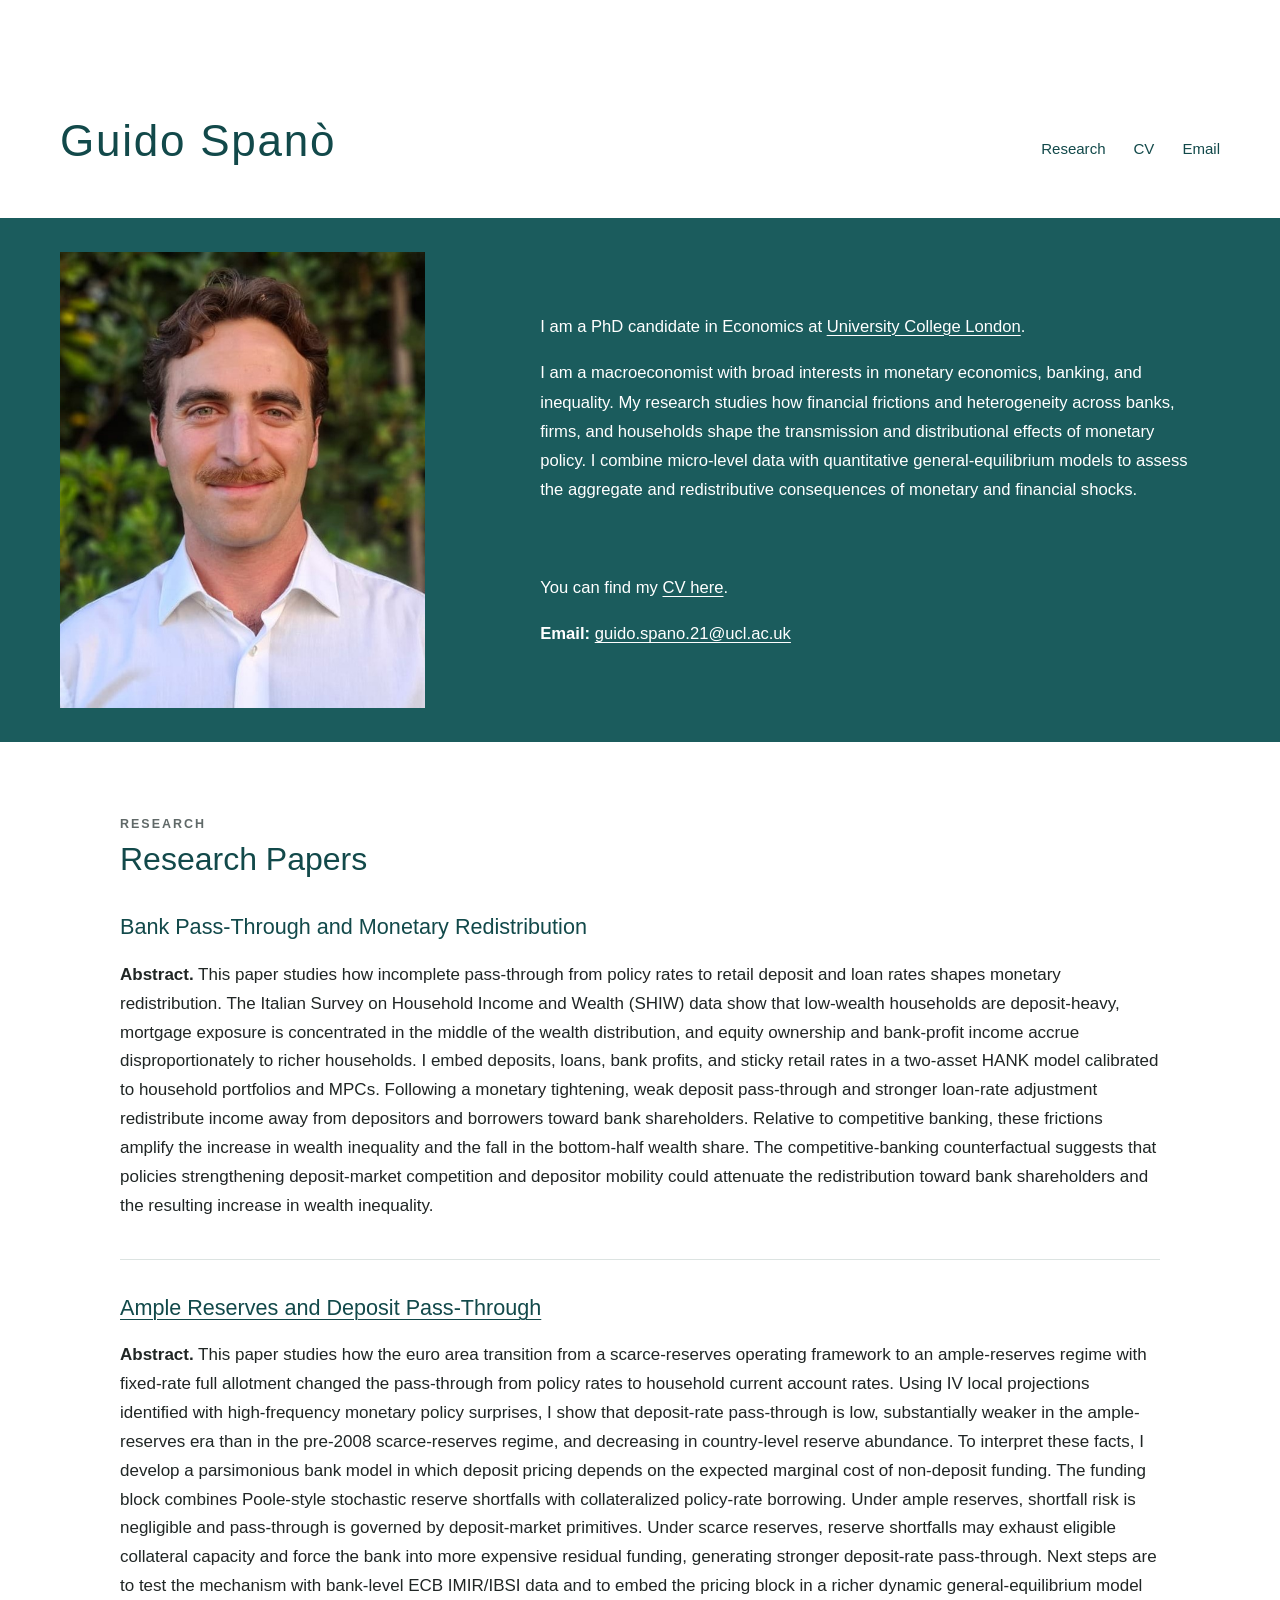
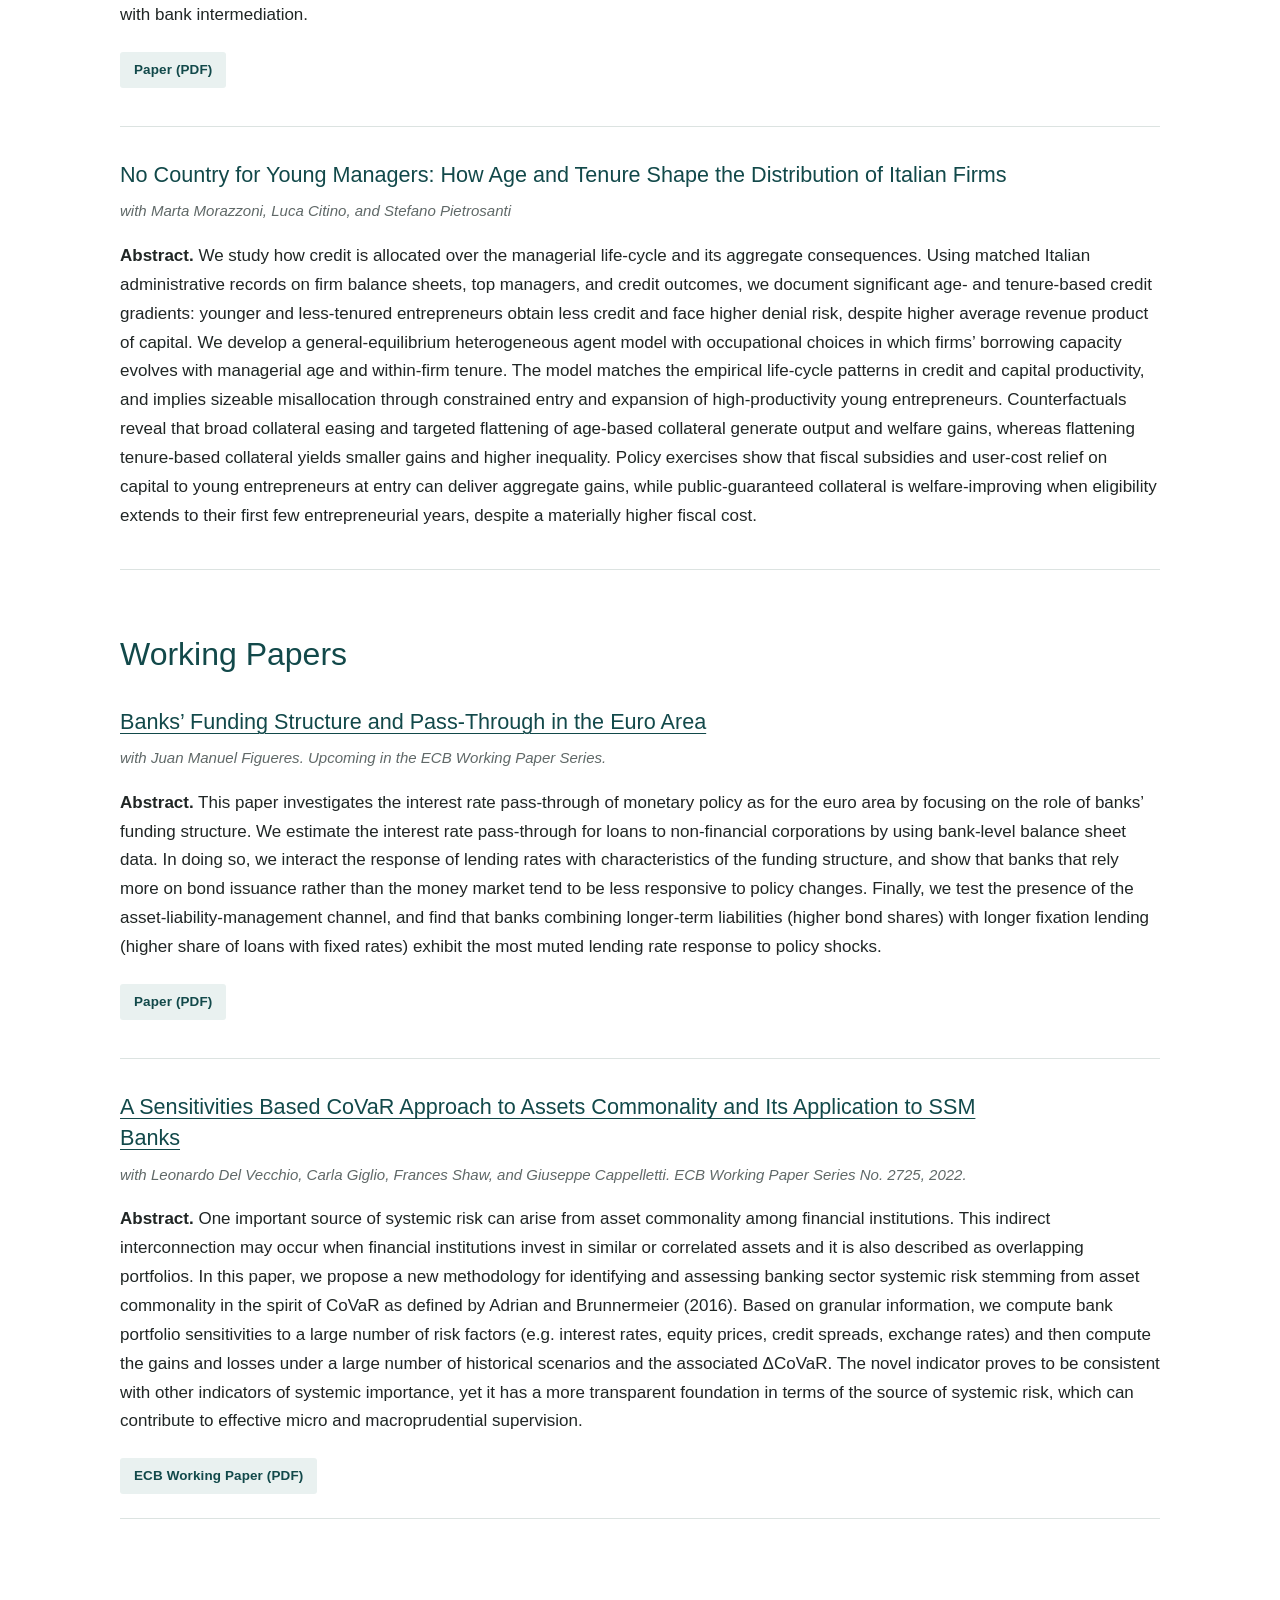
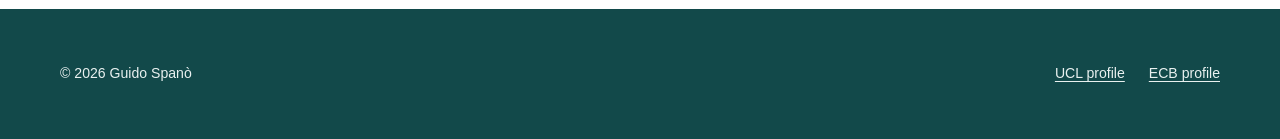
==== index.html @ 1e1fb22e "Update monetary redistribution abstract and CV" ====
<!doctype html>
<html lang="en">
  <head>
    <meta charset="utf-8">
    <meta name="viewport" content="width=device-width, initial-scale=1">
    <meta
      name="description"
      content="Guido Spanò is a PhD candidate in Economics at University College London, working in monetary economics, macro-finance and banking."
    >
    <title>Guido Spanò | Economics</title>
    <link rel="icon" href="favicon.svg" type="image/svg+xml">
    <link rel="stylesheet" href="styles.css">
  </head>

  <body>
    <a class="skip-link" href="#main-content">Skip to main content</a>

    <header class="site-header" id="home">
      <div class="container header-inner">
        <a class="site-name" href="#home" aria-label="Guido Spanò, home">Guido Spanò</a>
        <nav class="site-nav" aria-label="Main navigation">
          <a href="#research">Research</a>
          <a href="assets/Guido-Spano-CV.pdf" target="_blank" rel="noopener">CV</a>
          <a href="mailto:guido.spano.21@ucl.ac.uk">Email</a>
        </nav>
      </div>
    </header>

    <main id="main-content">
      <section class="intro" aria-labelledby="intro-heading">
        <div class="container intro-grid">
          <div class="portrait-wrap">
            <!-- Upload your photograph as assets/profile.jpg. The placeholder is used until then. -->
            <img
              class="portrait"
              src="assets/profile.jpeg"
              onerror="this.onerror=null; this.src='assets/profile-placeholder.svg';"
            >
          </div>

          <div class="intro-copy">
            <h1 id="intro-heading" class="visually-hidden">About Guido Spanò</h1>
            <p>
              I am a PhD candidate in Economics at
              <a href="https://www.ucl.ac.uk/economics/" target="_blank" rel="noopener">University College London</a>.
            </p>
            <p>
              I am a macroeconomist with broad interests in monetary economics, banking, and inequality. My research studies how financial frictions and heterogeneity across banks, firms, and households shape the transmission and distributional effects of monetary policy. I combine micro-level data with quantitative general-equilibrium models to assess the aggregate and redistributive consequences of monetary and financial shocks.
            </p>
            <p class="intro-links">
              You can find my
              <a href="assets/Guido-Spano-CV.pdf" target="_blank" rel="noopener">CV here</a>.
            </p>
            <p class="email-line">
              <strong>Email:</strong>
              <a href="mailto:guido.spano.21@ucl.ac.uk">guido.spano.21@ucl.ac.uk</a>
            </p>
          </div>
        </div>
      </section>

      <section class="research section" id="research" aria-labelledby="research-heading">
        <div class="container content-width">
          <p class="eyebrow">Research</p>
          <h2 id="research-heading">Research Papers</h2>

          <article class="paper">
            <h3>Bank Pass-Through and Monetary Redistribution</h3>
            <p class="abstract">
              <span>Abstract.</span>
              This paper studies how incomplete pass-through from policy rates to retail deposit and loan rates shapes monetary redistribution. The Italian Survey on Household Income and Wealth (SHIW) data show that low-wealth households are deposit-heavy, mortgage exposure is concentrated in the middle of the wealth distribution, and equity ownership and bank-profit income accrue disproportionately to richer households. I embed deposits, loans, bank profits, and sticky retail rates in a two-asset HANK model calibrated to household portfolios and MPCs. Following a monetary tightening, weak deposit pass-through and stronger loan-rate adjustment redistribute income away from depositors and borrowers toward bank shareholders. Relative to competitive banking, these frictions amplify the increase in wealth inequality and the fall in the bottom-half wealth share. The competitive-banking counterfactual suggests that policies strengthening deposit-market competition and depositor mobility could attenuate the redistribution toward bank shareholders and the resulting increase in wealth inequality.
            </p>
          </article>

          <article class="paper">
            <h3>
              <a href="assets/papers/ample-reserves-deposit-pass-through.pdf" target="_blank" rel="noopener">
                Ample Reserves and Deposit Pass-Through
              </a>
            </h3>
            <p class="abstract">
              <span>Abstract.</span>
              This paper studies how the euro area transition from a scarce-reserves operating framework to an ample-reserves regime with fixed-rate full allotment changed the pass-through from policy rates to household current account rates. Using IV local projections identified with high-frequency monetary policy surprises, I show that deposit-rate pass-through is low, substantially weaker in the ample-reserves era than in the pre-2008 scarce-reserves regime, and decreasing in country-level reserve abundance. To interpret these facts, I develop a parsimonious bank model in which deposit pricing depends on the expected marginal cost of non-deposit funding. The funding block combines Poole-style stochastic reserve shortfalls with collateralized policy-rate borrowing. Under ample reserves, shortfall risk is negligible and pass-through is governed by deposit-market primitives. Under scarce reserves, reserve shortfalls may exhaust eligible collateral capacity and force the bank into more expensive residual funding, generating stronger deposit-rate pass-through. Next steps are to test the mechanism with bank-level ECB IMIR/IBSI data and to embed the pricing block in a richer dynamic general-equilibrium model with bank intermediation.
            </p>
            <div class="paper-links" aria-label="Links for Ample Reserves and Deposit Pass-Through">
              <a href="assets/papers/ample-reserves-deposit-pass-through.pdf" target="_blank" rel="noopener">Paper (PDF)</a>
            </div>
          </article>

          <article class="paper">
            <h3>No Country for Young Managers: How Age and Tenure Shape the Distribution of Italian Firms</h3>
            <p class="coauthors">
              with Marta Morazzoni, Luca Citino, and Stefano Pietrosanti
            </p>
            <p class="abstract">
              <span>Abstract.</span>
              We study how credit is allocated over the managerial life-cycle and its aggregate consequences. Using matched Italian administrative records on firm balance sheets, top managers, and credit outcomes, we document significant age- and tenure-based credit gradients: younger and less-tenured entrepreneurs obtain less credit and face higher denial risk, despite higher average revenue product of capital. We develop a general-equilibrium heterogeneous agent model with occupational choices in which firms’ borrowing capacity evolves with managerial age and within-firm tenure. The model matches the empirical life-cycle patterns in credit and capital productivity, and implies sizeable misallocation through constrained entry and expansion of high-productivity young entrepreneurs. Counterfactuals reveal that broad collateral easing and targeted flattening of age-based collateral generate output and welfare gains, whereas flattening tenure-based collateral yields smaller gains and higher inequality. Policy exercises show that fiscal subsidies and user-cost relief on capital to young entrepreneurs at entry can deliver aggregate gains, while public-guaranteed collateral is welfare-improving when eligibility extends to their first few entrepreneurial years, despite a materially higher fiscal cost.
            </p>
          </article>

          <h2 class="subsection-heading">Working Papers</h2>

          <article class="paper">
            <h3>
              <a href="assets/papers/banks-funding-pass-through.pdf" target="_blank" rel="noopener">
                Banks’ Funding Structure and Pass-Through in the Euro Area
              </a>
            </h3>
            <p class="coauthors">
              with Juan Manuel Figueres. Upcoming in the ECB Working Paper Series.
            </p>
            <p class="abstract">
              <span>Abstract.</span>
              This paper investigates the interest rate pass-through of monetary policy as for the euro area by focusing on the role of banks’ funding structure. We estimate the interest rate pass-through for loans to non-financial corporations by using bank-level balance sheet data. In doing so, we interact the response of lending rates with characteristics of the funding structure, and show that banks that rely more on bond issuance rather than the money market tend to be less responsive to policy changes. Finally, we test the presence of the asset-liability-management channel, and find that banks combining longer-term liabilities (higher bond shares) with longer fixation lending (higher share of loans with fixed rates) exhibit the most muted lending rate response to policy shocks.
            </p>
            <div class="paper-links" aria-label="Links for Banks’ Funding Structure and Pass-Through in the Euro Area">
              <a href="assets/papers/banks-funding-pass-through.pdf" target="_blank" rel="noopener">Paper (PDF)</a>
            </div>
          </article>

          <article class="paper compact-paper">
            <h3>
              <a href="https://www.ecb.europa.eu/pub/pdf/scpwps/ecb.wp2725~8ecb5a7ea3.en.pdf?637062ca64dfa0bea562c684e7c0090b" target="_blank" rel="noopener">
                A Sensitivities Based CoVaR Approach to Assets Commonality and Its Application to SSM Banks
              </a>
            </h3>
            <p class="coauthors">
              with Leonardo Del Vecchio, Carla Giglio, Frances Shaw, and Giuseppe Cappelletti. ECB Working Paper Series No. 2725, 2022.
            </p>
            <p class="abstract">
              <span>Abstract.</span>
              One important source of systemic risk can arise from asset commonality among financial institutions. This indirect interconnection may occur when financial institutions invest in similar or correlated assets and it is also described as overlapping portfolios. In this paper, we propose a new methodology for identifying and assessing banking sector systemic risk stemming from asset commonality in the spirit of CoVaR as defined by Adrian and Brunnermeier (2016). Based on granular information, we compute bank portfolio sensitivities to a large number of risk factors (e.g. interest rates, equity prices, credit spreads, exchange rates) and then compute the gains and losses under a large number of historical scenarios and the associated ΔCoVaR. The novel indicator proves to be consistent with other indicators of systemic importance, yet it has a more transparent foundation in terms of the source of systemic risk, which can contribute to effective micro and macroprudential supervision.
            </p>
            <div class="paper-links" aria-label="Links for A Sensitivities Based CoVaR Approach to Assets Commonality and Its Application to SSM Banks">
              <a href="https://www.ecb.europa.eu/pub/pdf/scpwps/ecb.wp2725~8ecb5a7ea3.en.pdf?637062ca64dfa0bea562c684e7c0090b" target="_blank" rel="noopener">ECB Working Paper (PDF)</a>
            </div>
          </article>
        </div>
      </section>
    </main>

    <footer class="site-footer">
      <div class="container footer-inner">
        <p>© <span id="year">2026</span> Guido Spanò</p>
        <div class="footer-links">
          <a href="https://profiles.ucl.ac.uk/85059-guido-span%C3%B2" target="_blank" rel="noopener">UCL profile</a>
          <a href="https://www.ecb.europa.eu/pub/research/authors/profiles/guido-spano.en.html" target="_blank" rel="noopener">ECB profile</a>
        </div>
      </div>
    </footer>

    <script>
      document.getElementById("year").textContent = new Date().getFullYear();
    </script>
  </body>
</html>
---- styles.css ----
:root {
  --teal: #1b5c5d;
  --teal-dark: #12494a;
  --teal-light: #e9f1f0;
  --ink: #202625;
  --muted: #606968;
  --line: #dce3e1;
  --paper: #ffffff;
  --max-width: 1160px;
  --content-width: 1040px;
}

*,
*::before,
*::after {
  box-sizing: border-box;
}

html {
  scroll-behavior: smooth;
}

body {
  margin: 0;
  color: var(--ink);
  background: var(--paper);
  font-family: Arial, Helvetica, sans-serif;
  font-size: 17px;
  line-height: 1.7;
  text-rendering: optimizeLegibility;
}

img {
  display: block;
  max-width: 100%;
}

a {
  color: inherit;
  text-decoration-color: currentColor;
  text-decoration-thickness: 1px;
  text-underline-offset: 0.18em;
}

a:hover {
  text-decoration-thickness: 2px;
}

a:focus-visible {
  outline: 3px solid #f0b44d;
  outline-offset: 4px;
  border-radius: 2px;
}

.container {
  width: min(calc(100% - 48px), var(--max-width));
  margin-inline: auto;
}

.content-width {
  max-width: var(--content-width);
}

.skip-link {
  position: fixed;
  top: 12px;
  left: 12px;
  z-index: 100;
  padding: 9px 14px;
  color: #fff;
  background: var(--teal-dark);
  transform: translateY(-160%);
  transition: transform 150ms ease;
}

.skip-link:focus {
  transform: translateY(0);
}

.visually-hidden {
  position: absolute;
  width: 1px;
  height: 1px;
  padding: 0;
  margin: -1px;
  overflow: hidden;
  clip: rect(0, 0, 0, 0);
  white-space: nowrap;
  border: 0;
}

.site-header {
  background: #fff;
}

.header-inner {
  display: flex;
  align-items: flex-end;
  justify-content: space-between;
  gap: 40px;
  min-height: 218px;
  padding-block: 58px 54px;
}

.site-name {
  color: var(--teal-dark);
  font-size: clamp(2rem, 4.1vw, 2.75rem);
  font-weight: 400;
  line-height: 1.05;
  letter-spacing: 0.04em;
  text-decoration: none;
}

.site-nav {
  display: flex;
  flex-wrap: wrap;
  gap: 9px 28px;
  padding-bottom: 2px;
  color: var(--teal-dark);
  font-size: 0.94rem;
}

.site-nav a {
  text-decoration: none;
}

.site-nav a:hover {
  text-decoration: underline;
  text-underline-offset: 0.3em;
}

.intro {
  color: #fff;
  background: var(--teal);
}

.intro-grid {
  display: grid;
  grid-template-columns: minmax(260px, 365px) minmax(0, 1fr);
  align-items: center;
  gap: clamp(48px, 9vw, 116px);
  padding-block: 34px;
}

.portrait-wrap {
  background: rgba(255, 255, 255, 0.08);
}

.portrait {
  width: 100%;
  aspect-ratio: 4 / 5;
  object-fit: cover;
  object-position: center 28%;
}

.intro-copy {
  max-width: 660px;
  font-size: clamp(1rem, 1.3vw, 1.12rem);
  line-height: 1.75;
}

.intro-copy p {
  margin: 0 0 1.1rem;
}

.intro-copy a {
  color: #fff;
}

.intro-links {
  padding-top: clamp(20px, 4vw, 54px);
}

.email-line {
  margin-bottom: 0 !important;
}

.section {
  scroll-margin-top: 20px;
  padding-block: 72px 90px;
}

.eyebrow {
  margin: 0 0 4px;
  color: var(--muted);
  font-size: 0.78rem;
  font-weight: 700;
  letter-spacing: 0.16em;
  text-transform: uppercase;
}

h2 {
  margin: 0;
  color: var(--teal-dark);
  font-size: clamp(1.65rem, 3vw, 2rem);
  font-weight: 400;
  line-height: 1.25;
}

.paper {
  padding-block: 32px 38px;
  border-bottom: 1px solid var(--line);
}

.paper h3 {
  max-width: 900px;
  margin: 0;
  color: var(--teal-dark);
  font-size: clamp(1.13rem, 2vw, 1.35rem);
  font-weight: 500;
  line-height: 1.45;
}

.coauthors {
  margin: 8px 0 18px;
  color: var(--muted);
  font-size: 0.94rem;
  font-style: italic;
}

.abstract,
.paper > p:not(.coauthors) {
  margin: 18px 0 0;
  text-align: left;
}

.abstract span {
  font-weight: 700;
}

.paper-links {
  display: flex;
  flex-wrap: wrap;
  gap: 10px 12px;
  margin-top: 22px;
}

.paper-links a {
  display: inline-flex;
  align-items: center;
  min-height: 36px;
  padding: 5px 13px;
  color: var(--teal-dark);
  background: var(--teal-light);
  border: 1px solid transparent;
  border-radius: 3px;
  font-size: 0.84rem;
  font-weight: 700;
  letter-spacing: 0.01em;
  text-decoration: none;
}

.paper-links a:hover {
  background: #fff;
  border-color: var(--teal);
}

.subsection-heading {
  padding-top: 64px;
}

.compact-paper {
  padding-bottom: 24px;
}

.site-footer {
  color: #e9f1f0;
  background: var(--teal-dark);
}

.footer-inner {
  display: flex;
  align-items: center;
  justify-content: space-between;
  gap: 24px;
  min-height: 130px;
  padding-block: 30px;
  font-size: 0.88rem;
}

.footer-inner p {
  margin: 0;
}

.footer-links {
  display: flex;
  flex-wrap: wrap;
  gap: 10px 24px;
}

@media (max-width: 820px) {
  .header-inner {
    min-height: 160px;
    padding-block: 42px 36px;
  }

  .intro-grid {
    grid-template-columns: minmax(220px, 300px) minmax(0, 1fr);
    gap: 42px;
  }
}

@media (max-width: 680px) {
  .container {
    width: min(calc(100% - 32px), var(--max-width));
  }

  .header-inner {
    display: block;
    min-height: auto;
    padding-block: 36px 30px;
  }

  .site-nav {
    margin-top: 24px;
  }

  .intro-grid {
    grid-template-columns: 1fr;
    gap: 32px;
    padding-block: 24px 42px;
  }

  .portrait-wrap {
    width: min(100%, 330px);
    margin-inline: auto;
  }

  .intro-copy {
    font-size: 1rem;
  }

  .intro-links {
    padding-top: 15px;
  }

  .section {
    padding-block: 54px 68px;
  }

  .paper {
    padding-block: 28px 32px;
  }

  .subsection-heading {
    padding-top: 48px;
  }

  .footer-inner {
    display: block;
  }

  .footer-links {
    margin-top: 10px;
  }
}

@media (prefers-reduced-motion: reduce) {
  html {
    scroll-behavior: auto;
  }

  *,
  *::before,
  *::after {
    scroll-behavior: auto !important;
    transition-duration: 0.01ms !important;
  }
}
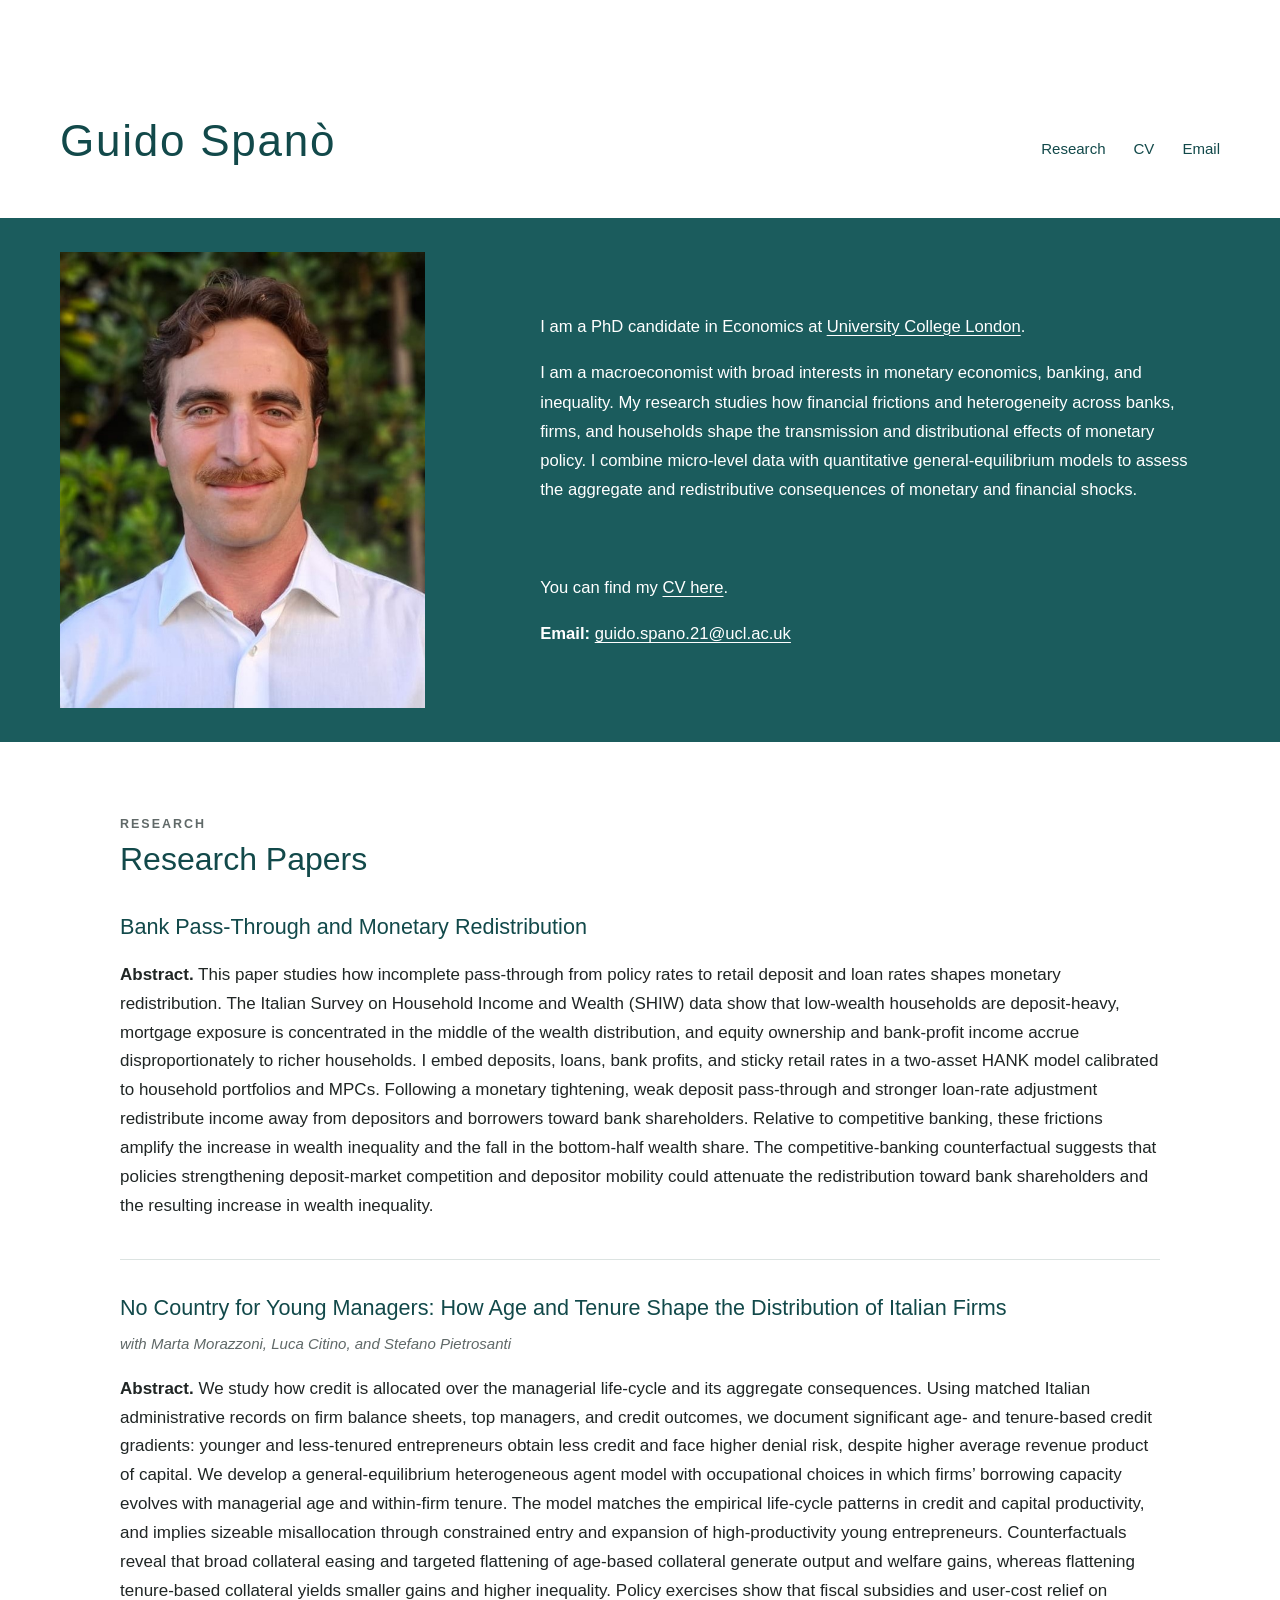
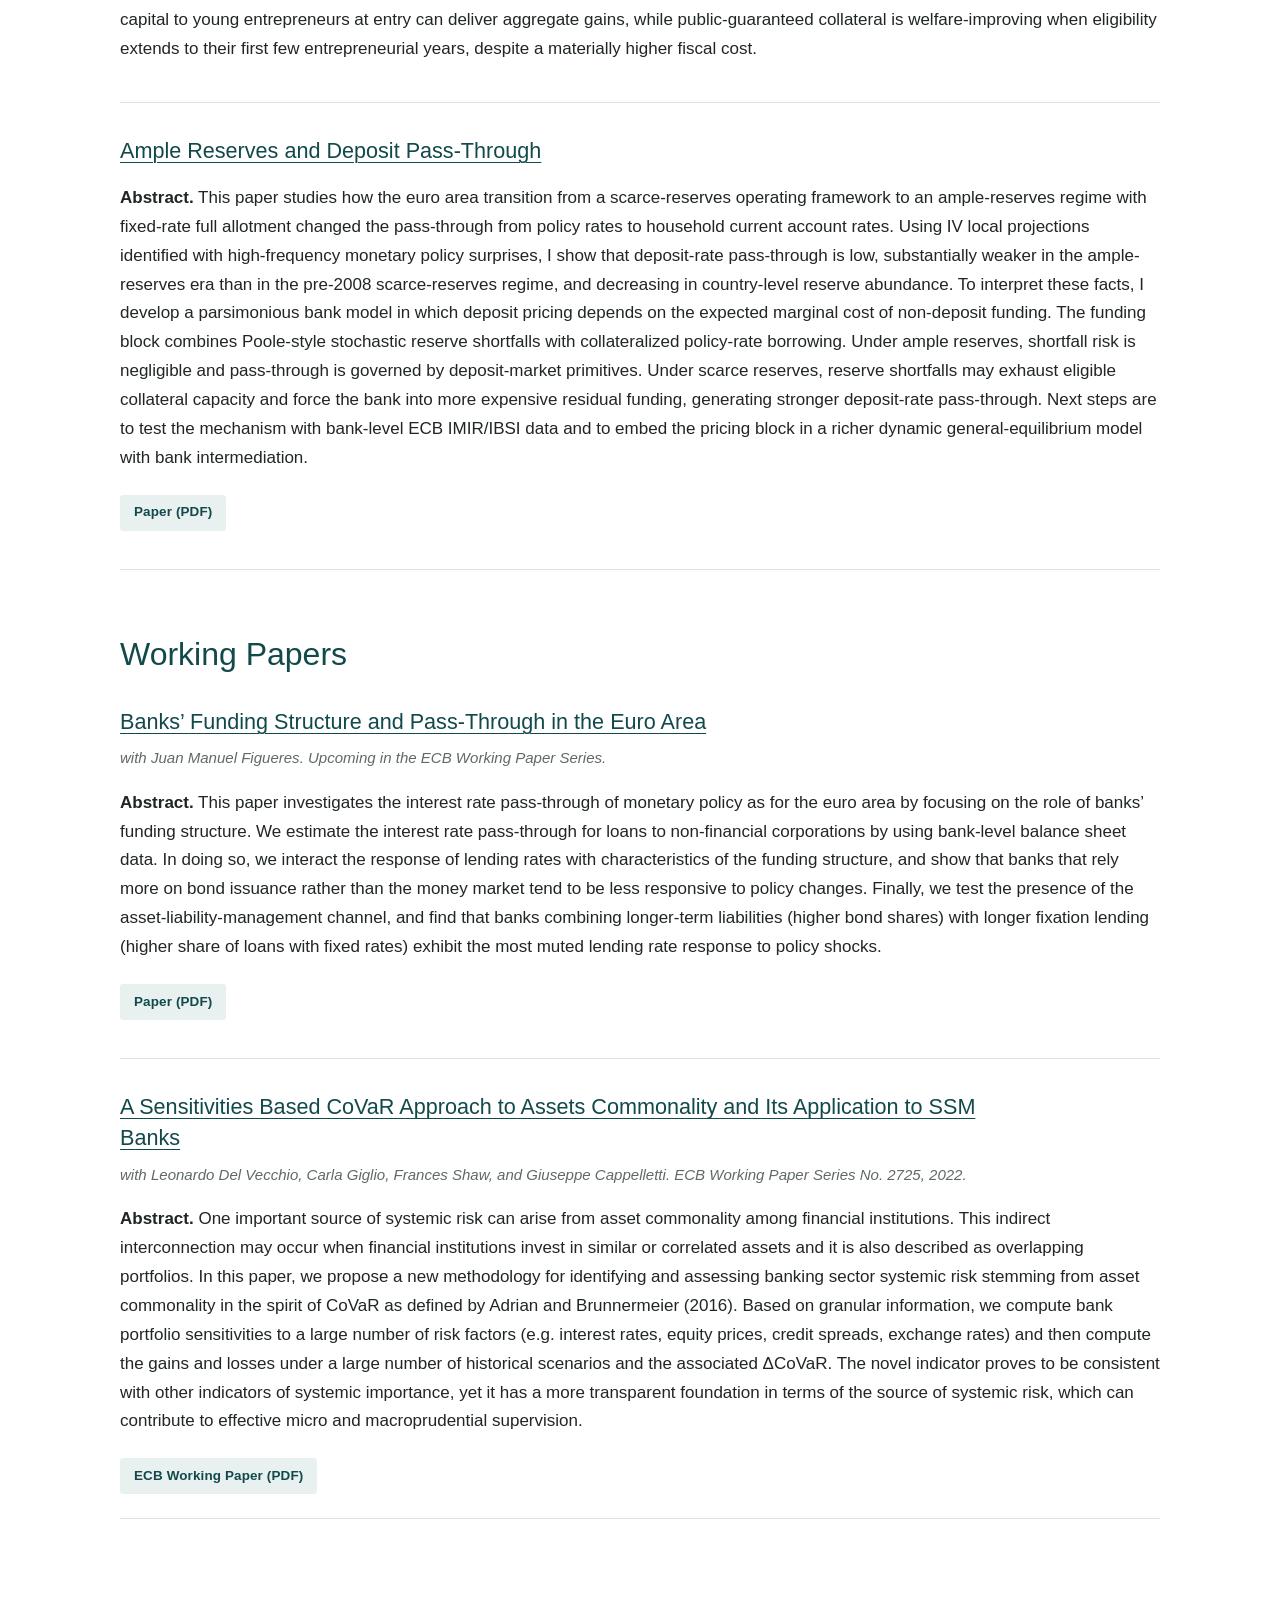
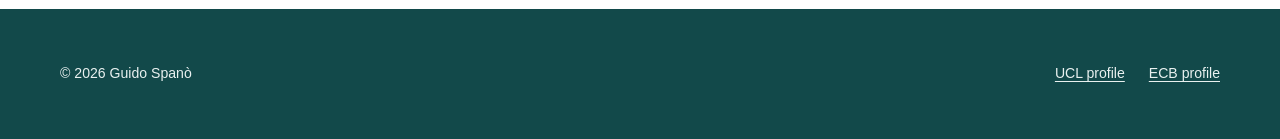
==== commit fe30bcff: "Move ample reserves paper to end of work in progress" ====
--- a/index.html
+++ b/index.html
@@ -73,6 +73,17 @@
           </article>
 
           <article class="paper">
+            <h3>No Country for Young Managers: How Age and Tenure Shape the Distribution of Italian Firms</h3>
+            <p class="coauthors">
+              with Marta Morazzoni, Luca Citino, and Stefano Pietrosanti
+            </p>
+            <p class="abstract">
+              <span>Abstract.</span>
+              We study how credit is allocated over the managerial life-cycle and its aggregate consequences. Using matched Italian administrative records on firm balance sheets, top managers, and credit outcomes, we document significant age- and tenure-based credit gradients: younger and less-tenured entrepreneurs obtain less credit and face higher denial risk, despite higher average revenue product of capital. We develop a general-equilibrium heterogeneous agent model with occupational choices in which firms’ borrowing capacity evolves with managerial age and within-firm tenure. The model matches the empirical life-cycle patterns in credit and capital productivity, and implies sizeable misallocation through constrained entry and expansion of high-productivity young entrepreneurs. Counterfactuals reveal that broad collateral easing and targeted flattening of age-based collateral generate output and welfare gains, whereas flattening tenure-based collateral yields smaller gains and higher inequality. Policy exercises show that fiscal subsidies and user-cost relief on capital to young entrepreneurs at entry can deliver aggregate gains, while public-guaranteed collateral is welfare-improving when eligibility extends to their first few entrepreneurial years, despite a materially higher fiscal cost.
+            </p>
+          </article>
+
+          <article class="paper">
             <h3>
               <a href="assets/papers/ample-reserves-deposit-pass-through.pdf" target="_blank" rel="noopener">
                 Ample Reserves and Deposit Pass-Through
@@ -85,17 +96,6 @@
             <div class="paper-links" aria-label="Links for Ample Reserves and Deposit Pass-Through">
               <a href="assets/papers/ample-reserves-deposit-pass-through.pdf" target="_blank" rel="noopener">Paper (PDF)</a>
             </div>
-          </article>
-
-          <article class="paper">
-            <h3>No Country for Young Managers: How Age and Tenure Shape the Distribution of Italian Firms</h3>
-            <p class="coauthors">
-              with Marta Morazzoni, Luca Citino, and Stefano Pietrosanti
-            </p>
-            <p class="abstract">
-              <span>Abstract.</span>
-              We study how credit is allocated over the managerial life-cycle and its aggregate consequences. Using matched Italian administrative records on firm balance sheets, top managers, and credit outcomes, we document significant age- and tenure-based credit gradients: younger and less-tenured entrepreneurs obtain less credit and face higher denial risk, despite higher average revenue product of capital. We develop a general-equilibrium heterogeneous agent model with occupational choices in which firms’ borrowing capacity evolves with managerial age and within-firm tenure. The model matches the empirical life-cycle patterns in credit and capital productivity, and implies sizeable misallocation through constrained entry and expansion of high-productivity young entrepreneurs. Counterfactuals reveal that broad collateral easing and targeted flattening of age-based collateral generate output and welfare gains, whereas flattening tenure-based collateral yields smaller gains and higher inequality. Policy exercises show that fiscal subsidies and user-cost relief on capital to young entrepreneurs at entry can deliver aggregate gains, while public-guaranteed collateral is welfare-improving when eligibility extends to their first few entrepreneurial years, despite a materially higher fiscal cost.
-            </p>
           </article>
 
           <h2 class="subsection-heading">Working Papers</h2>
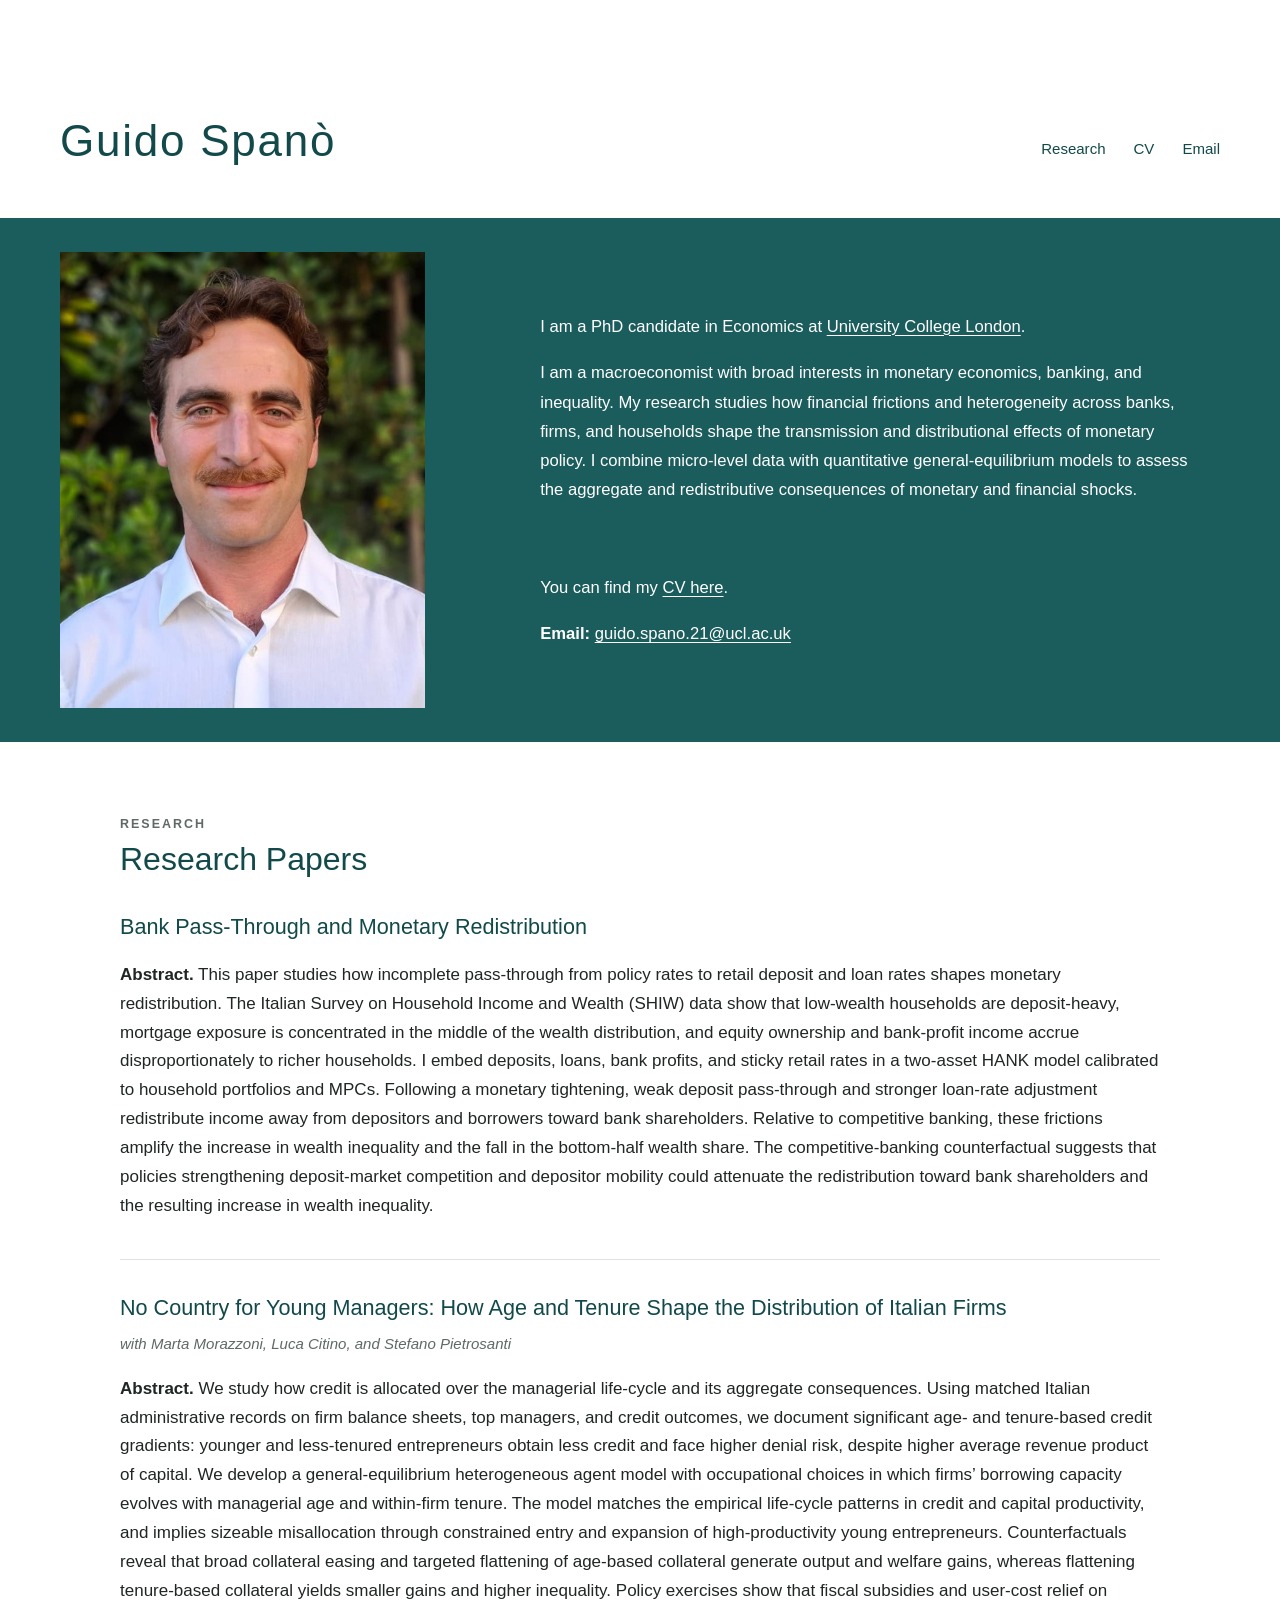
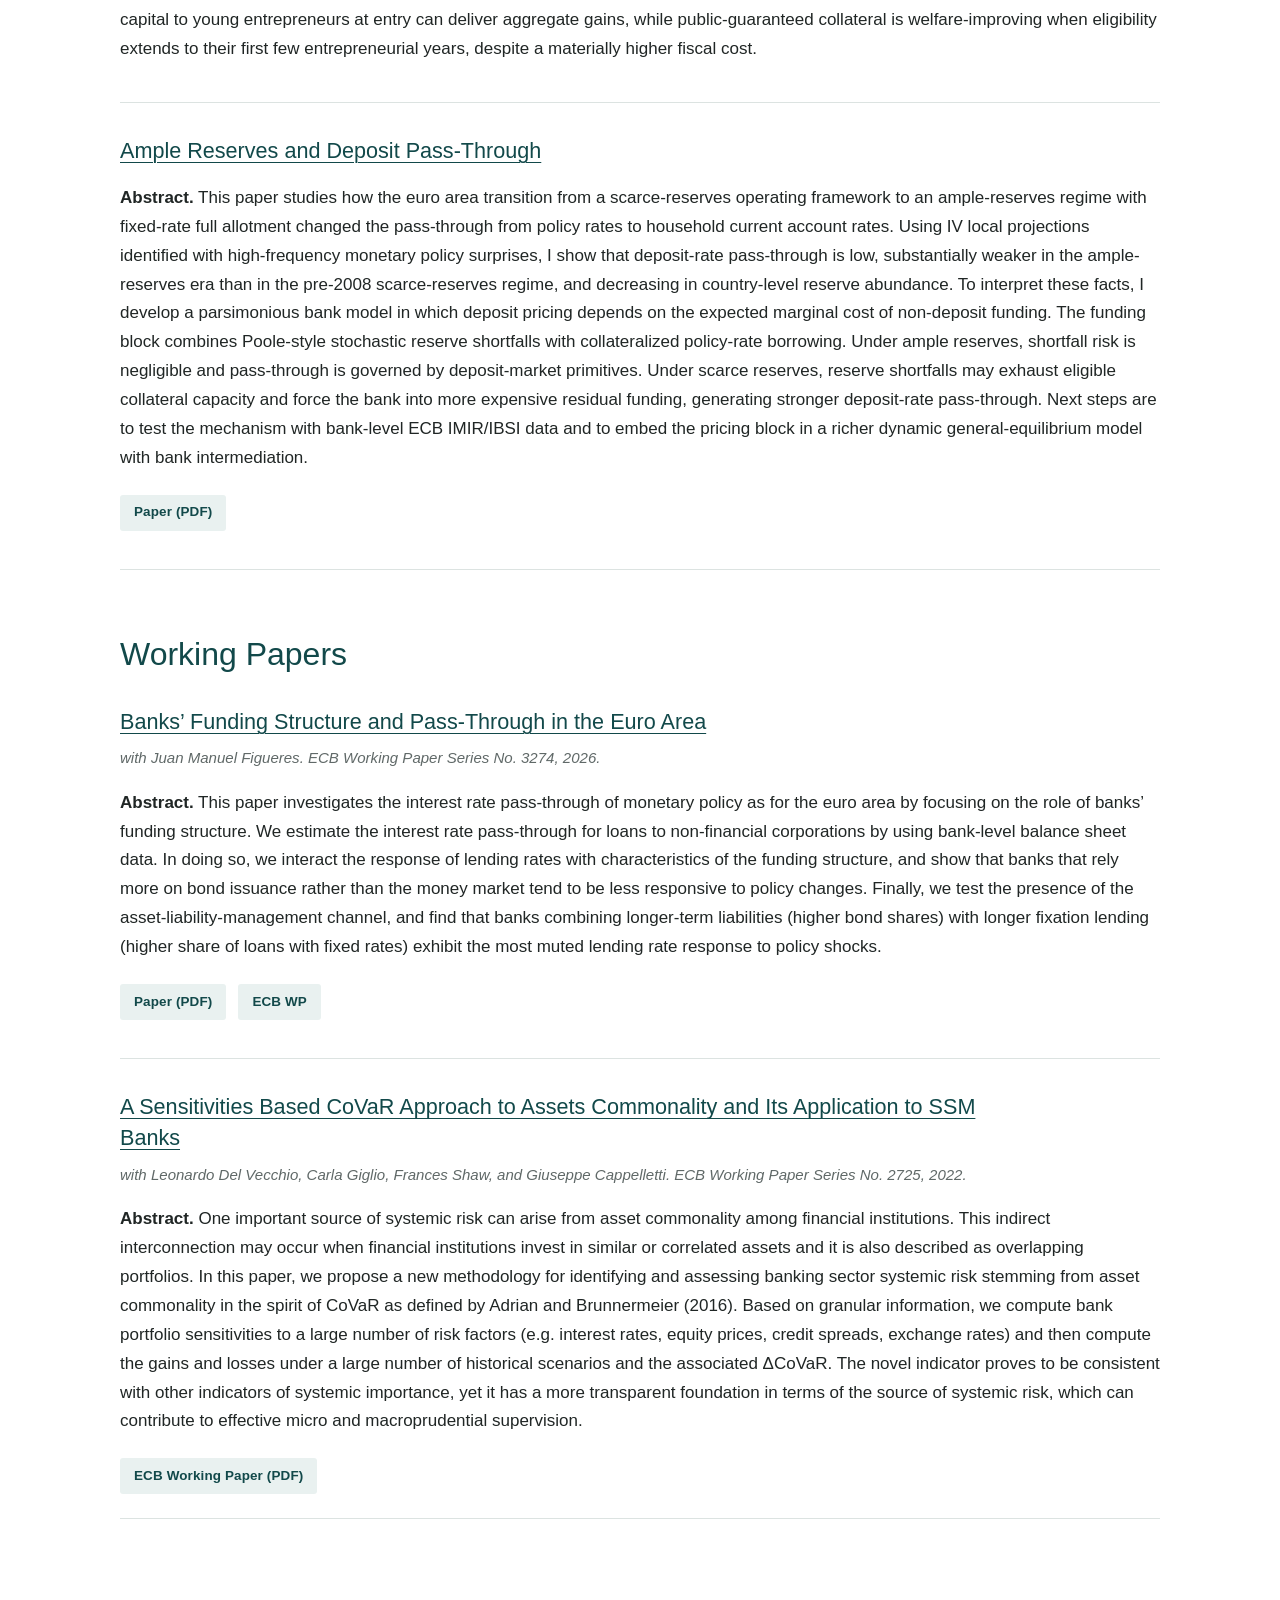
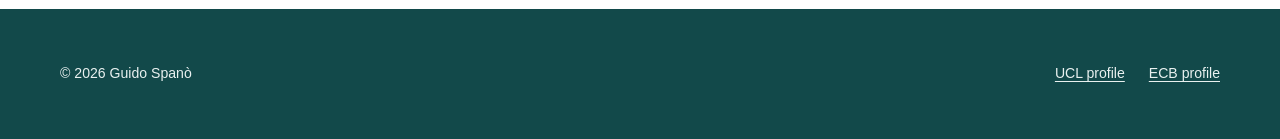
==== commit cbe89d2d: "Add ECB Working Paper 3274 link" ====
--- a/index.html
+++ b/index.html
@@ -107,7 +107,7 @@
               </a>
             </h3>
             <p class="coauthors">
-              with Juan Manuel Figueres. Upcoming in the ECB Working Paper Series.
+              with Juan Manuel Figueres. ECB Working Paper Series No. 3274, 2026.
             </p>
             <p class="abstract">
               <span>Abstract.</span>
@@ -115,6 +115,7 @@
             </p>
             <div class="paper-links" aria-label="Links for Banks’ Funding Structure and Pass-Through in the Euro Area">
               <a href="assets/papers/banks-funding-pass-through.pdf" target="_blank" rel="noopener">Paper (PDF)</a>
+              <a href="https://www.ecb.europa.eu/pub/pdf/scpwps/ecb.wp3274~c747d7b2d0.en.pdf" target="_blank" rel="noopener">ECB WP</a>
             </div>
           </article>
 
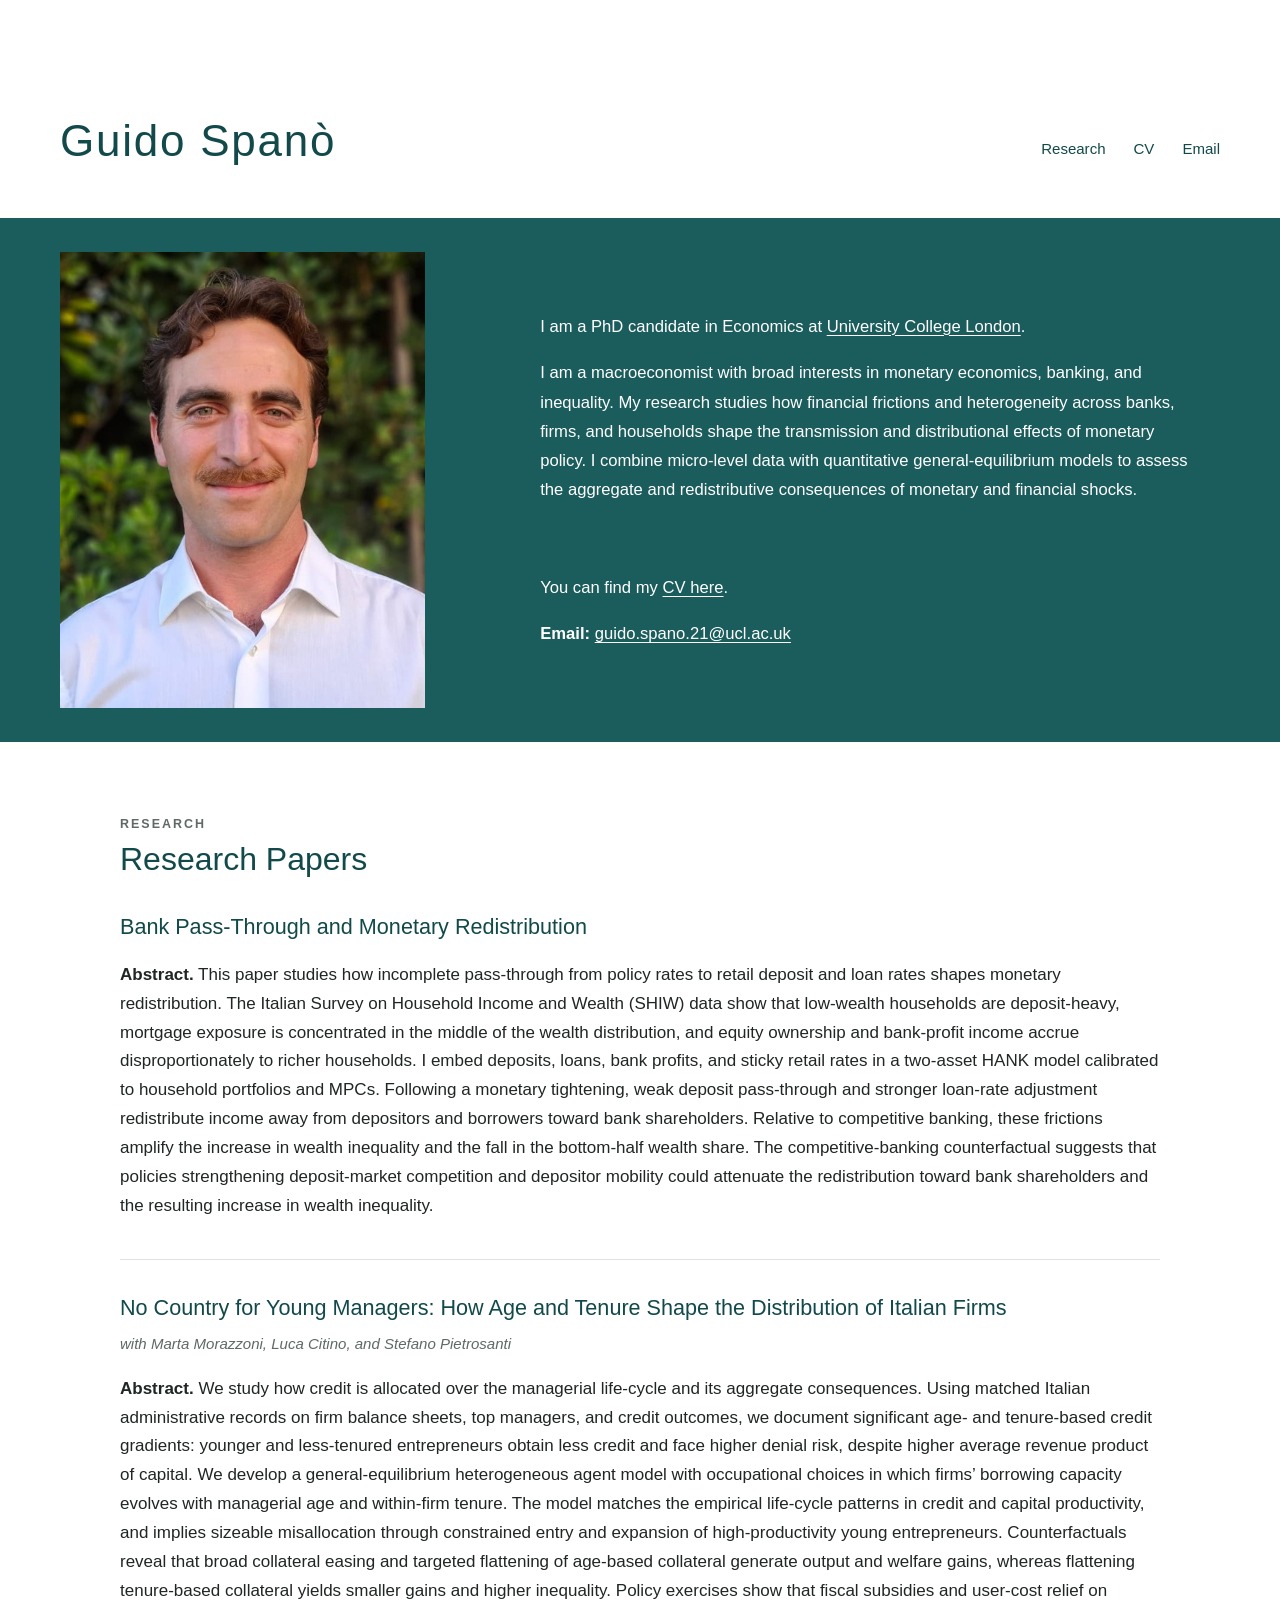
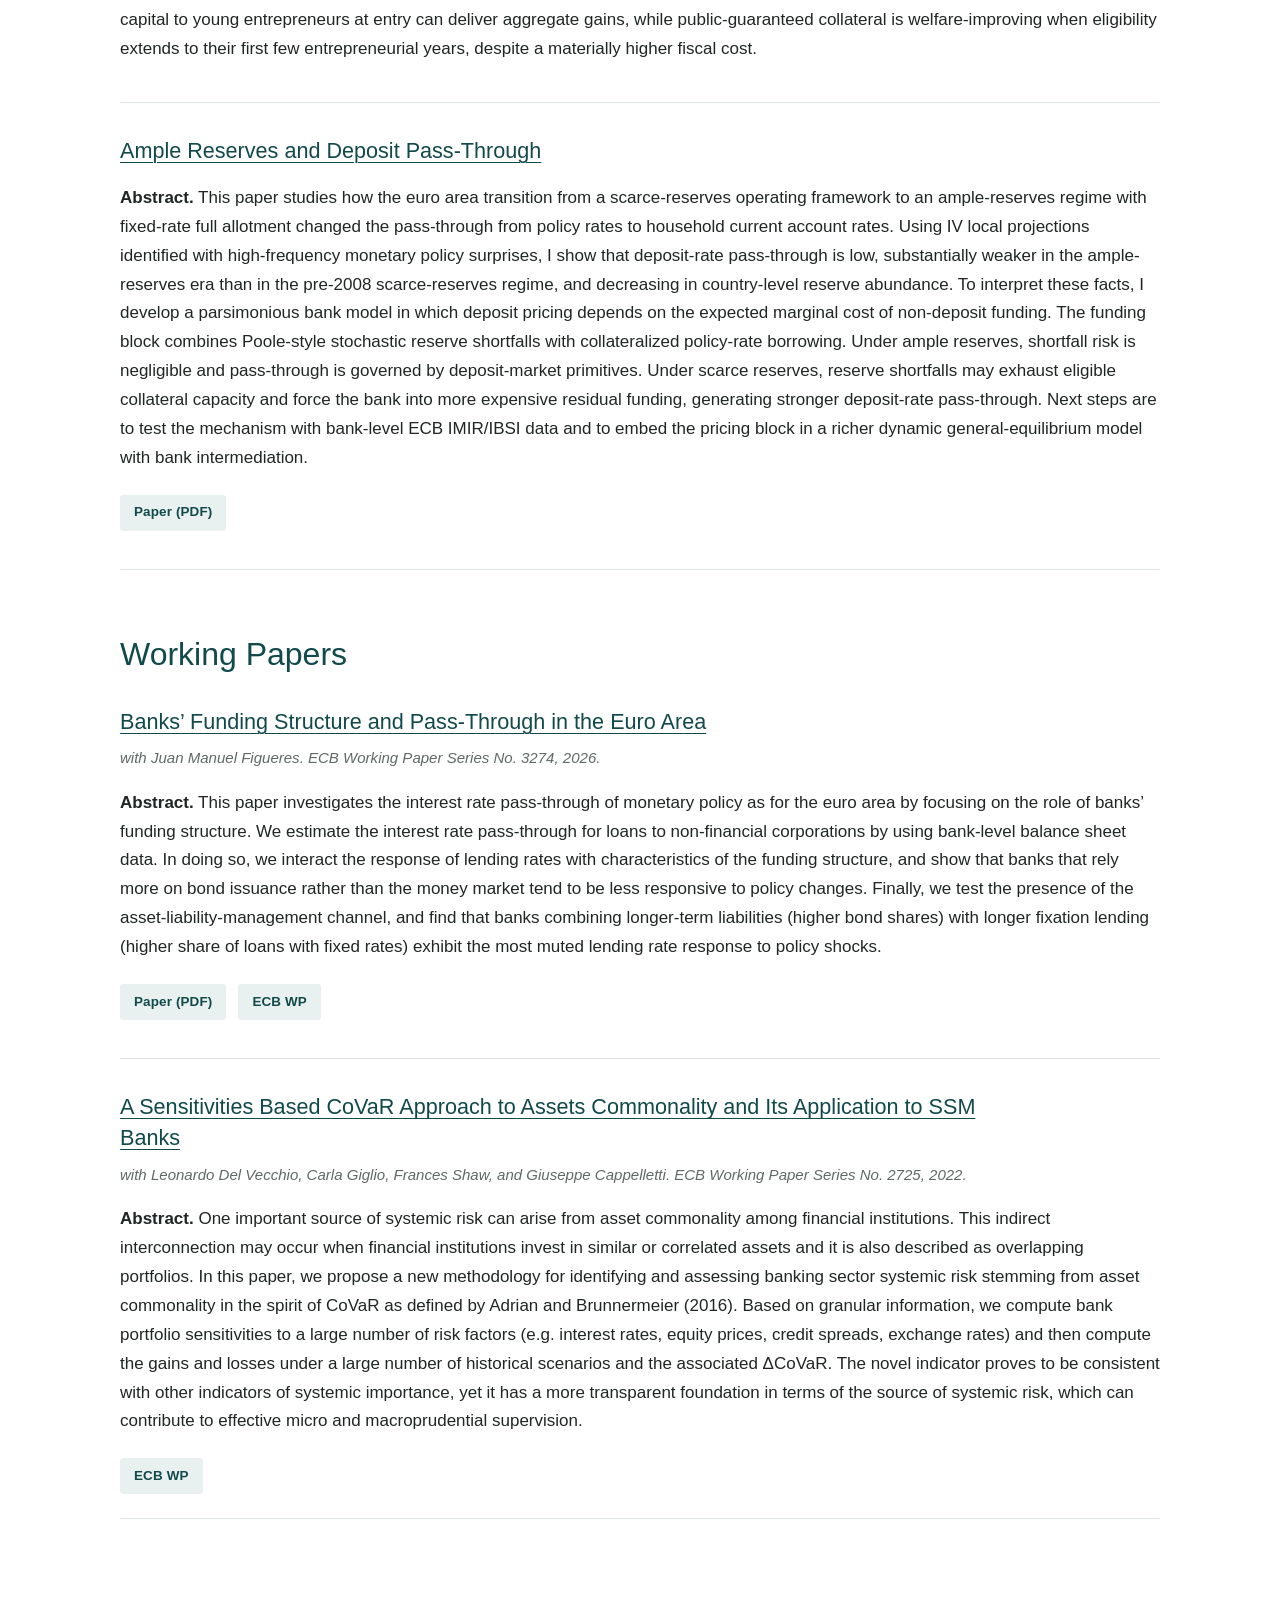
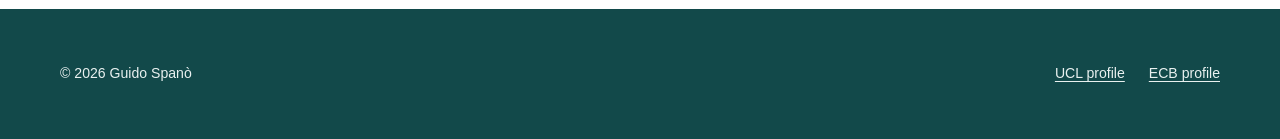
==== commit dc5b327b: "Shorten CoVaR ECB paper button label" ====
--- a/index.html
+++ b/index.html
@@ -133,7 +133,7 @@
               One important source of systemic risk can arise from asset commonality among financial institutions. This indirect interconnection may occur when financial institutions invest in similar or correlated assets and it is also described as overlapping portfolios. In this paper, we propose a new methodology for identifying and assessing banking sector systemic risk stemming from asset commonality in the spirit of CoVaR as defined by Adrian and Brunnermeier (2016). Based on granular information, we compute bank portfolio sensitivities to a large number of risk factors (e.g. interest rates, equity prices, credit spreads, exchange rates) and then compute the gains and losses under a large number of historical scenarios and the associated ΔCoVaR. The novel indicator proves to be consistent with other indicators of systemic importance, yet it has a more transparent foundation in terms of the source of systemic risk, which can contribute to effective micro and macroprudential supervision.
             </p>
             <div class="paper-links" aria-label="Links for A Sensitivities Based CoVaR Approach to Assets Commonality and Its Application to SSM Banks">
-              <a href="https://www.ecb.europa.eu/pub/pdf/scpwps/ecb.wp2725~8ecb5a7ea3.en.pdf?637062ca64dfa0bea562c684e7c0090b" target="_blank" rel="noopener">ECB Working Paper (PDF)</a>
+              <a href="https://www.ecb.europa.eu/pub/pdf/scpwps/ecb.wp2725~8ecb5a7ea3.en.pdf?637062ca64dfa0bea562c684e7c0090b" target="_blank" rel="noopener">ECB WP</a>
             </div>
           </article>
         </div>
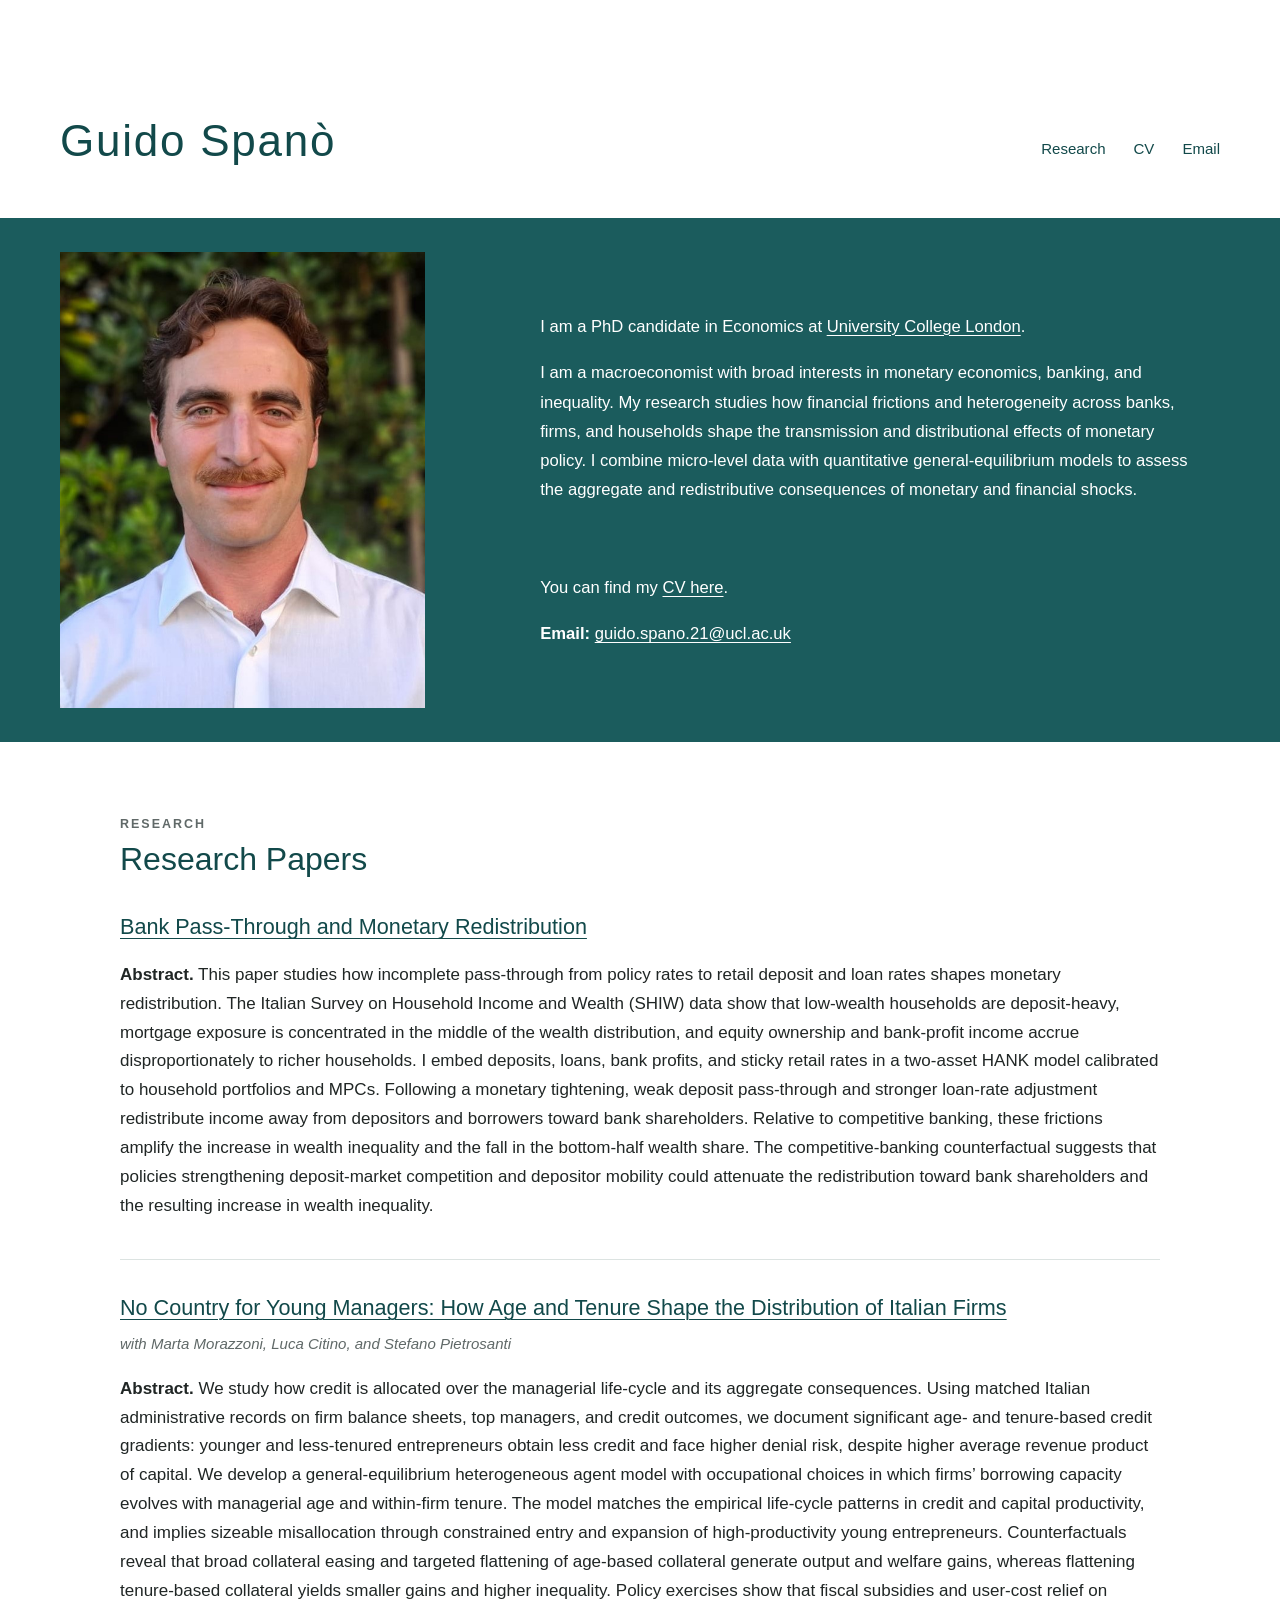
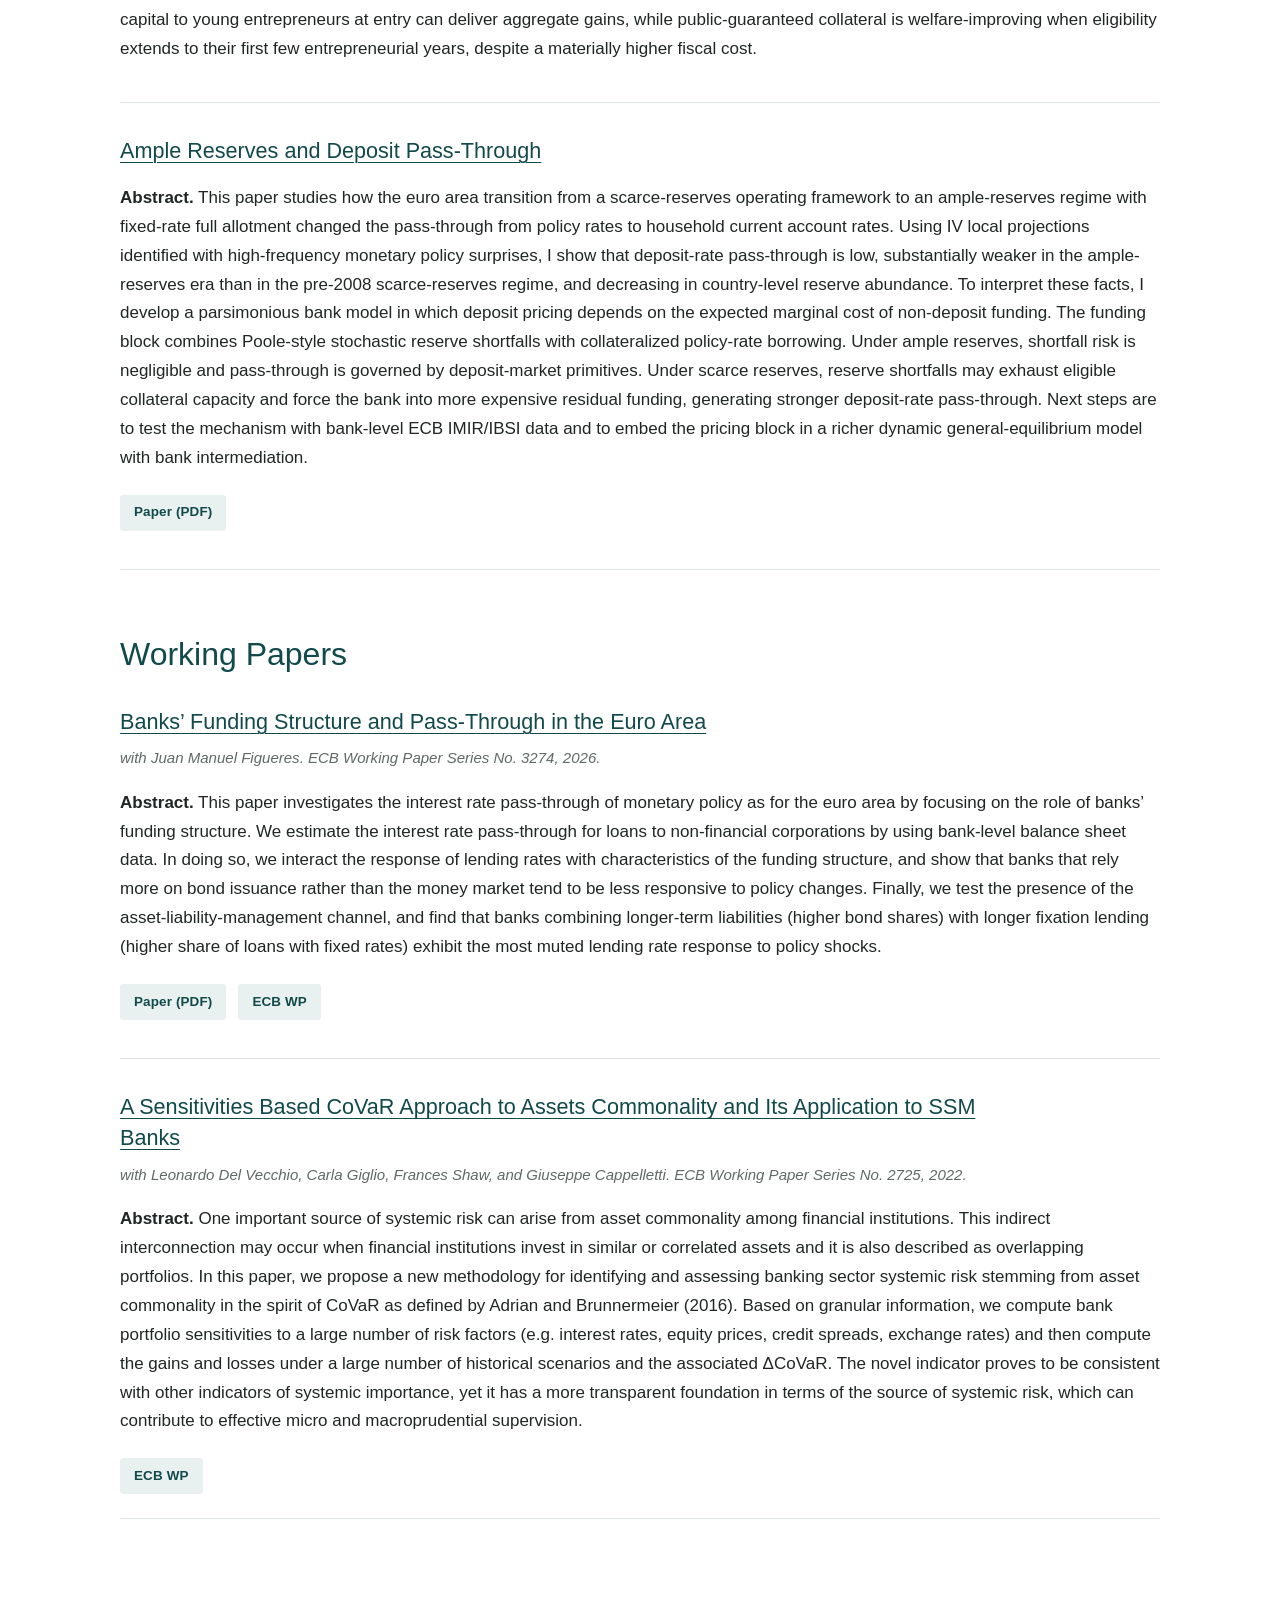
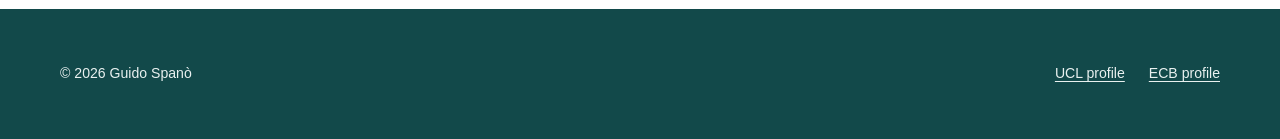
==== commit 783300c9: "Add SEO metadata and paper detail links" ====
--- a/index.html
+++ b/index.html
@@ -3,11 +3,56 @@
   <head>
     <meta charset="utf-8">
     <meta name="viewport" content="width=device-width, initial-scale=1">
+    <meta name="robots" content="index, follow">
+    <meta name="author" content="Guido Spanò">
+    <meta property="og:type" content="profile">
+    <meta property="og:title" content="Guido Spanò | Economist at UCL">
+    <meta property="og:description" content="Guido Spanò is a PhD candidate in Economics at University College London, working in monetary economics, macro-finance and banking.">
+    <meta property="og:url" content="https://guido-spano.github.io/">
+    <meta property="profile:first_name" content="Guido">
+    <meta property="profile:last_name" content="Spanò">
     <meta
       name="description"
       content="Guido Spanò is a PhD candidate in Economics at University College London, working in monetary economics, macro-finance and banking."
     >
-    <title>Guido Spanò | Economics</title>
+    <title>Guido Spanò | Economist at UCL</title>
+    <link rel="canonical" href="https://guido-spano.github.io/">
+    <script type="application/ld+json">
+{
+  "@context": "https://schema.org",
+  "@type": "ProfilePage",
+  "url": "https://guido-spano.github.io/",
+  "mainEntity": {
+    "@type": "Person",
+    "@id": "https://guido-spano.github.io/#person",
+    "name": "Guido Spanò",
+    "alternateName": "Guido Spano",
+    "url": "https://guido-spano.github.io/",
+    "image": "https://guido-spano.github.io/assets/profile.jpeg",
+    "jobTitle": "PhD candidate in Economics",
+    "email": "mailto:guido.spano.21@ucl.ac.uk",
+    "affiliation": {
+      "@type": "CollegeOrUniversity",
+      "name": "University College London",
+      "url": "https://www.ucl.ac.uk/"
+    },
+    "sameAs": [
+      "https://profiles.ucl.ac.uk/85059-guido-span%C3%B2",
+      "https://www.ecb.europa.eu/pub/research/authors/profiles/guido-spano.en.html",
+      "https://www.linkedin.com/in/thespannung/",
+      "https://github.com/guido-spano"
+    ],
+    "knowsAbout": [
+      "Macroeconomics",
+      "Monetary economics",
+      "Banking",
+      "Macro-finance",
+      "Inequality",
+      "Monetary policy transmission"
+    ]
+  }
+}
+    </script>
     <link rel="icon" href="favicon.svg" type="image/svg+xml">
     <link rel="stylesheet" href="styles.css">
   </head>
@@ -34,6 +79,7 @@
             <img
               class="portrait"
               src="assets/profile.jpeg"
+              alt="Portrait of Guido Spanò"
               onerror="this.onerror=null; this.src='assets/profile-placeholder.svg';"
             >
           </div>
@@ -65,7 +111,11 @@
           <h2 id="research-heading">Research Papers</h2>
 
           <article class="paper">
-            <h3>Bank Pass-Through and Monetary Redistribution</h3>
+            <h3>
+              <a href="papers/bank-pass-through-monetary-redistribution.html">
+                Bank Pass-Through and Monetary Redistribution
+              </a>
+            </h3>
             <p class="abstract">
               <span>Abstract.</span>
               This paper studies how incomplete pass-through from policy rates to retail deposit and loan rates shapes monetary redistribution. The Italian Survey on Household Income and Wealth (SHIW) data show that low-wealth households are deposit-heavy, mortgage exposure is concentrated in the middle of the wealth distribution, and equity ownership and bank-profit income accrue disproportionately to richer households. I embed deposits, loans, bank profits, and sticky retail rates in a two-asset HANK model calibrated to household portfolios and MPCs. Following a monetary tightening, weak deposit pass-through and stronger loan-rate adjustment redistribute income away from depositors and borrowers toward bank shareholders. Relative to competitive banking, these frictions amplify the increase in wealth inequality and the fall in the bottom-half wealth share. The competitive-banking counterfactual suggests that policies strengthening deposit-market competition and depositor mobility could attenuate the redistribution toward bank shareholders and the resulting increase in wealth inequality.
@@ -73,7 +123,11 @@
           </article>
 
           <article class="paper">
-            <h3>No Country for Young Managers: How Age and Tenure Shape the Distribution of Italian Firms</h3>
+            <h3>
+              <a href="papers/no-country-young-managers.html">
+                No Country for Young Managers: How Age and Tenure Shape the Distribution of Italian Firms
+              </a>
+            </h3>
             <p class="coauthors">
               with Marta Morazzoni, Luca Citino, and Stefano Pietrosanti
             </p>
@@ -85,7 +139,7 @@
 
           <article class="paper">
             <h3>
-              <a href="assets/papers/ample-reserves-deposit-pass-through.pdf" target="_blank" rel="noopener">
+              <a href="papers/ample-reserves-deposit-pass-through.html">
                 Ample Reserves and Deposit Pass-Through
               </a>
             </h3>
@@ -102,7 +156,7 @@
 
           <article class="paper">
             <h3>
-              <a href="assets/papers/banks-funding-pass-through.pdf" target="_blank" rel="noopener">
+              <a href="papers/banks-funding-pass-through.html">
                 Banks’ Funding Structure and Pass-Through in the Euro Area
               </a>
             </h3>
@@ -121,7 +175,7 @@
 
           <article class="paper compact-paper">
             <h3>
-              <a href="https://www.ecb.europa.eu/pub/pdf/scpwps/ecb.wp2725~8ecb5a7ea3.en.pdf?637062ca64dfa0bea562c684e7c0090b" target="_blank" rel="noopener">
+              <a href="papers/sensitivities-covar-assets-commonality.html">
                 A Sensitivities Based CoVaR Approach to Assets Commonality and Its Application to SSM Banks
               </a>
             </h3>
@@ -144,8 +198,8 @@
       <div class="container footer-inner">
         <p>© <span id="year">2026</span> Guido Spanò</p>
         <div class="footer-links">
-          <a href="https://profiles.ucl.ac.uk/85059-guido-span%C3%B2" target="_blank" rel="noopener">UCL profile</a>
-          <a href="https://www.ecb.europa.eu/pub/research/authors/profiles/guido-spano.en.html" target="_blank" rel="noopener">ECB profile</a>
+          <a href="https://profiles.ucl.ac.uk/85059-guido-span%C3%B2" target="_blank" rel="noopener me">UCL profile</a>
+          <a href="https://www.ecb.europa.eu/pub/research/authors/profiles/guido-spano.en.html" target="_blank" rel="noopener me">ECB profile</a>
         </div>
       </div>
     </footer>
